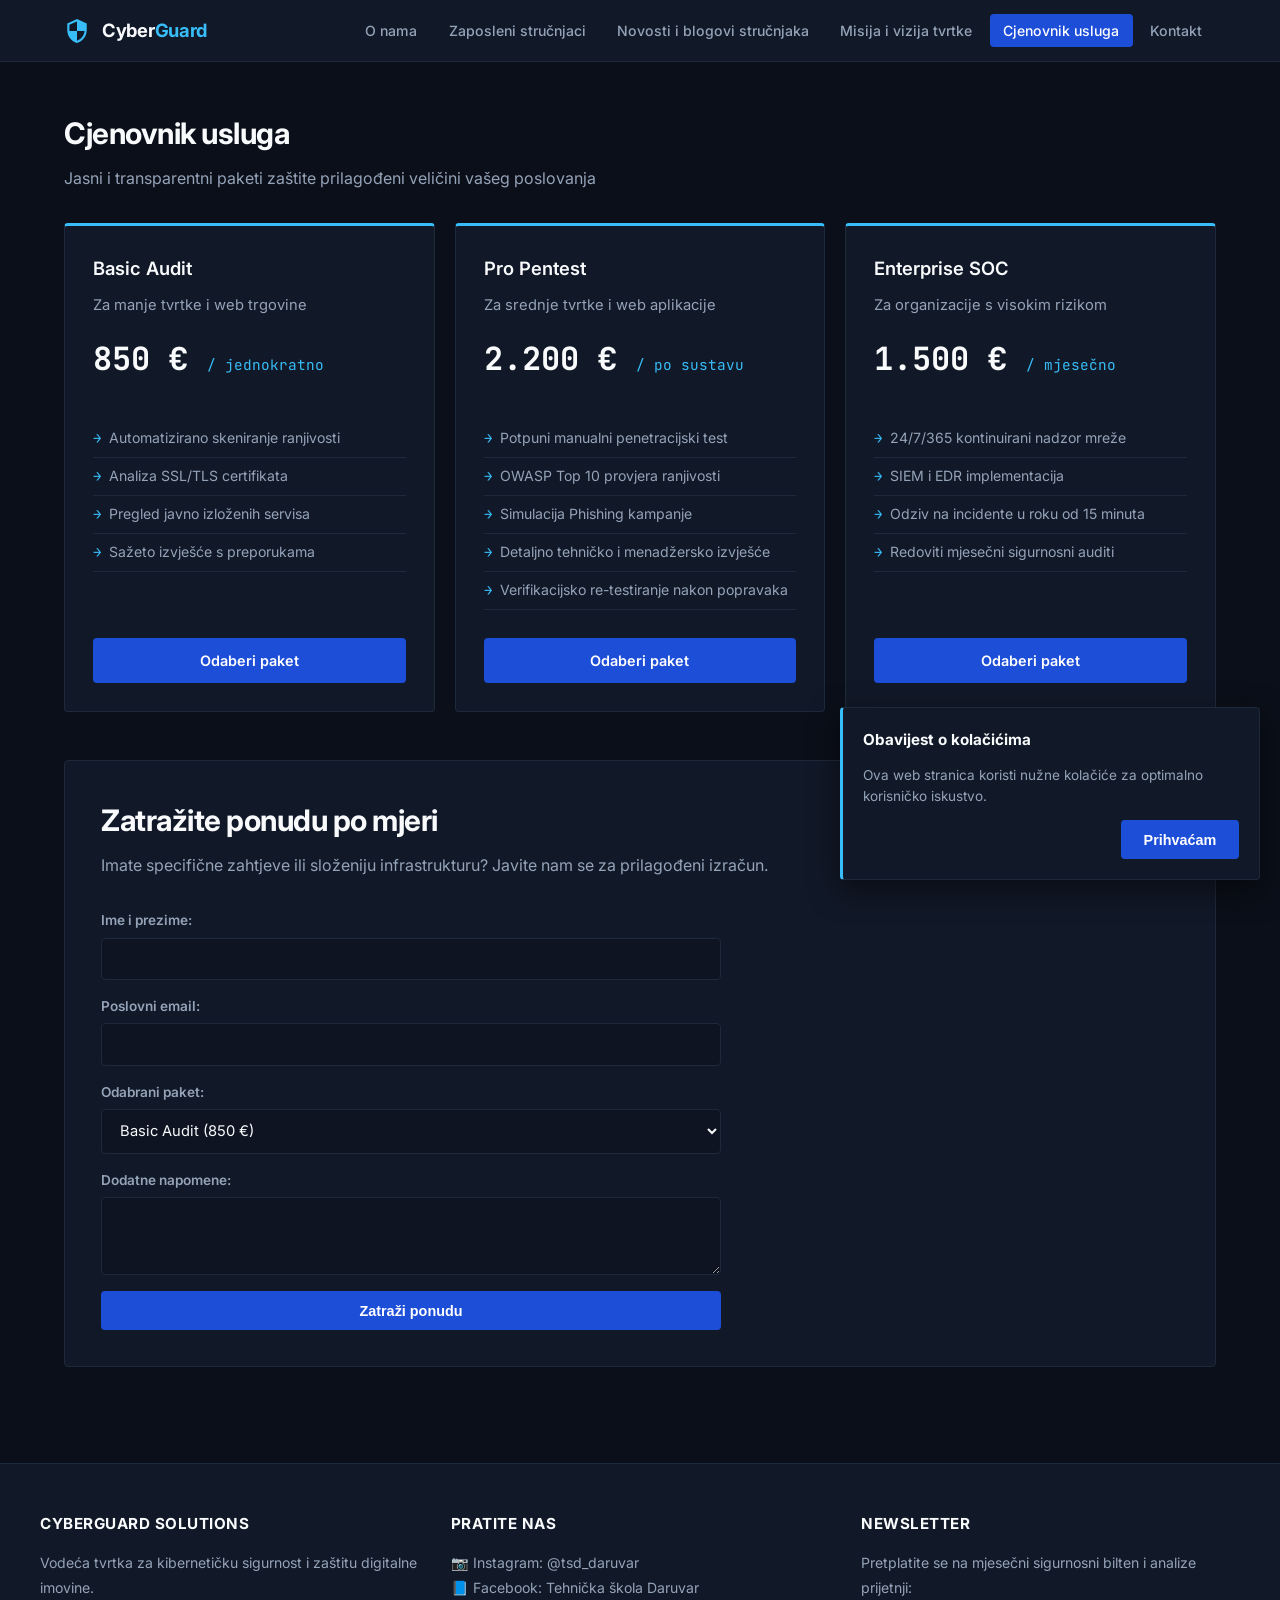
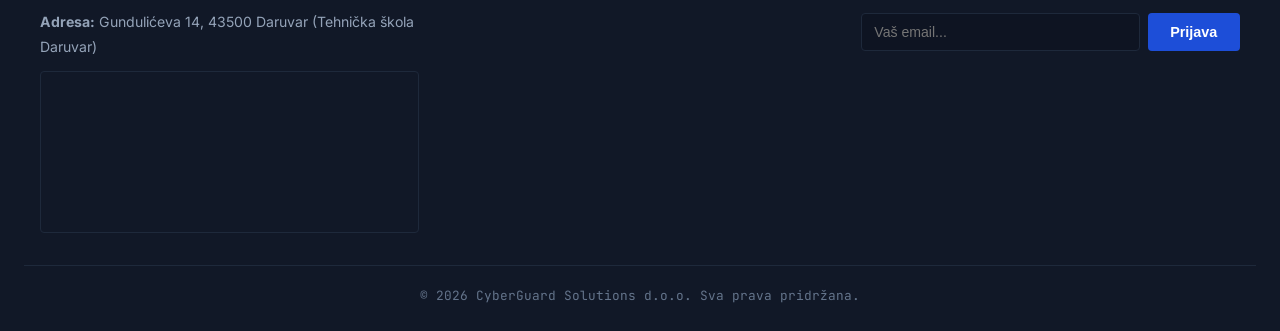
==== cjenik.html @ 1fa0514a "Dodan kostur front enda stranice." ====
<!DOCTYPE html>
<html lang="hr">
<head>
  <meta charset="UTF-8">
  <meta name="viewport" content="width=device-width, initial-scale=1.0">
  <title>Cjenovnik usluga | CyberGuard Solutions</title>
  <link rel="stylesheet" href="css/style.css">
</head>
<body>

  <header>
    <div class="header-container">
      <a href="index.html" class="logo-link">
        <svg viewBox="0 0 24 24"><path d="M12 1L3 5v6c0 5.55 3.84 10.74 9 12 5.16-1.26 9-6.45 9-12V5l-9-4zm0 10.99h7c-.53 4.12-3.28 7.79-7 8.94V12H5V6.3l7-3.11v8.8z"/></svg>
        <span>Cyber<span class="logo-highlight">Guard</span></span>
      </a>
      <nav>
        <ul>
          <li><a href="o-nama.html">O nama</a></li>
          <li><a href="strucnjaci.html">Zaposleni stručnjaci</a></li>
          <li><a href="novosti.html">Novosti i blogovi stručnjaka</a></li>
          <li><a href="misija-vizija.html">Misija i vizija tvrtke</a></li>
          <li><a href="cjenik.html" class="active">Cjenovnik usluga</a></li>
          <li><a href="kontakt.html">Kontakt</a></li>
        </ul>
      </nav>
    </div>
  </header>

  <main>
    <h1 class="section-title">Cjenovnik usluga</h1>
    <p class="section-subtitle">Jasni i transparentni paketi zaštite prilagođeni veličini vašeg poslovanja</p>

    <div class="grid-container">
      <!-- Paket 1 -->
      <div class="card price-card">
        <h3>Basic Audit</h3>
        <p>Za manje tvrtke i web trgovine</p>
        <div class="price-tag">850 € <small style="font-size: 0.9rem; font-weight: normal;">/ jednokratno</small></div>
        <ul>
          <li>Automatizirano skeniranje ranjivosti</li>
          <li>Analiza SSL/TLS certifikata</li>
          <li>Pregled javno izloženih servisa</li>
          <li>Sažeto izvješće s preporukama</li>
        </ul>
        <a href="kontakt.html" class="btn">Odaberi paket</a>
      </div>

      <!-- Paket 2 -->
      <div class="card price-card">
        <h3>Pro Pentest</h3>
        <p>Za srednje tvrtke i web aplikacije</p>
        <div class="price-tag">2.200 € <small style="font-size: 0.9rem; font-weight: normal;">/ po sustavu</small></div>
        <ul>
          <li>Potpuni manualni penetracijski test</li>
          <li>OWASP Top 10 provjera ranjivosti</li>
          <li>Simulacija Phishing kampanje</li>
          <li>Detaljno tehničko i menadžersko izvješće</li>
          <li>Verifikacijsko re-testiranje nakon popravaka</li>
        </ul>
        <a href="kontakt.html" class="btn">Odaberi paket</a>
      </div>

      <!-- Paket 3 -->
      <div class="card price-card">
        <h3>Enterprise SOC</h3>
        <p>Za organizacije s visokim rizikom</p>
        <div class="price-tag">1.500 € <small style="font-size: 0.9rem; font-weight: normal;">/ mjesečno</small></div>
        <ul>
          <li>24/7/365 kontinuirani nadzor mreže</li>
          <li>SIEM i EDR implementacija</li>
          <li>Odziv na incidente u roku od 15 minuta</li>
          <li>Redoviti mjesečni sigurnosni auditi</li>
        </ul>
        <a href="kontakt.html" class="btn">Odaberi paket</a>
      </div>
    </div>

    <!-- Kontakt forma prije podnožja -->
    <section class="form-section">
      <h2 class="section-title">Zatražite ponudu po mjeri</h2>
      <p class="section-subtitle">Imate specifične zahtjeve ili složeniju infrastrukturu? Javite nam se za prilagođeni izračun.</p>
      <form class="contact-form">
        <div class="form-group">
          <label for="name">Ime i prezime:</label>
          <input type="text" id="name" required>
        </div>
        <div class="form-group">
          <label for="email">Poslovni email:</label>
          <input type="email" id="email" required>
        </div>
        <div class="form-group">
          <label for="package">Odabrani paket:</label>
          <select id="package">
            <option value="basic">Basic Audit (850 €)</option>
            <option value="pro">Pro Pentest (2.200 €)</option>
            <option value="enterprise">Enterprise SOC (1.500 €/mj)</option>
            <option value="custom">Prilagođeni paket</option>
          </select>
        </div>
        <div class="form-group">
          <label for="message">Dodatne napomene:</label>
          <textarea id="message" rows="3"></textarea>
        </div>
        <button type="submit" class="btn">Zatraži ponudu</button>
      </form>
    </section>
  </main>

    <!-- Podnožje -->
  <footer>
    <div class="footer-container">
      <div class="footer-col">
        <h4>CyberGuard Solutions</h4>
        <p>Vodeća tvrtka za kibernetičku sigurnost i zaštitu digitalne imovine.</p>
        <p style="margin-top: 0.5rem;">
          <strong>Adresa:</strong> Gundulićeva 14, 43500 Daruvar (Tehnička škola Daruvar)
        </p>
        <div class="footer-map-container">
          <iframe src="https://www.google.com/maps/embed?pb=!1m18!1m12!1m3!1d2791.671725464257!2d17.21841251270514!3d45.597143570955886!2m3!1f0!2f0!3f0!3m2!1i1024!2i768!4f13.1!3m3!1m2!1s0x476798b3c16f69d3%3A0x9ad0d9698a09a02!2sTehni%C4%8Dka%20%C5%A1kola%20Daruvar!5e0!3m2!1shr!2shr!4v1789415130025!5m2!1shr!2shr" style="border:0;" allowfullscreen="" loading="lazy" referrerpolicy="strict-origin-when-cross-origin"></iframe>
        </div>
      </div>

      <div class="footer-col">
        <h4>Pratite nas</h4>
        <p>
          <a href="https://www.instagram.com/tsd_daruvar/" target="_blank" rel="noopener noreferrer">
            📷 Instagram: @tsd_daruvar
          </a>
        </p>
        <p>
          <a href="https://www.facebook.com/tsdaruvar/" target="_blank" rel="noopener noreferrer">
            📘 Facebook: Tehnička škola Daruvar
          </a>
        </p>
      </div>

      <div class="footer-col">
        <h4>Newsletter</h4>
        <p>Pretplatite se na mjesečni sigurnosni bilten i analize prijetnji:</p>
        <form class="newsletter-form">
          <input type="email" placeholder="Vaš email..." required>
          <button type="submit" class="btn">Prijava</button>
        </form>
      </div>
    </div>
    <div class="footer-bottom">
      <p>&copy; 2026 CyberGuard Solutions d.o.o. Sva prava pridržana.</p>
    </div>
  </footer>


  <aside id="cookie-banner" class="cookie-banner">
    <h4>Obavijest o kolačićima</h4>
    <p>Ova web stranica koristi nužne kolačiće za optimalno korisničko iskustvo.</p>
    <div class="cookie-actions">
      <button id="accept-cookies" class="btn">Prihvaćam</button>
    </div>
  </aside>

  <script src="js/script.js"></script>
</body>
</html>
---- css/style.css ----
@import url('https://fonts.googleapis.com/css2?family=Inter:wght@400;500;600;700&family=JetBrains+Mono:wght@400;500;700&display=swap');

:root {
  /* Stroga enterprise paleta: tamni ugljen, duboki škriljevac i precizna signalno plava */
  --bg-primary: #0b0f19;
  --bg-surface: #111827;
  --bg-surface-elevated: #1a2234;
  --bg-input: #0e1422;

  --accent-primary: #1d4ed8;       /* Duboka industrijska plava */
  --accent-highlight: #38bdf8;     /* Tehnička plava za detalje i linkove */
  --accent-border: #1e293b;

  --text-primary: #f8fafc;
  --text-secondary: #94a3b8;
  --text-muted: #64748b;

  --font-sans: 'Inter', -apple-system, BlinkMacSystemFont, 'Segoe UI', Roboto, sans-serif;
  --font-mono: 'JetBrains Mono', Consolas, monospace;
}

* {
  box-sizing: border-box;
  margin: 0;
  padding: 0;
}

body {
  font-family: var(--font-sans);
  background-color: var(--bg-primary);
  color: var(--text-primary);
  line-height: 1.6;
  display: flex;
  flex-direction: column;
  min-height: 100vh;
  -webkit-font-smoothing: antialiased;
}

/* 1. Header i navigacija - čist, čistokrvan enterprise layout */
header {
  background-color: var(--bg-surface);
  border-bottom: 1px solid var(--accent-border);
  position: sticky;
  top: 0;
  z-index: 100;
}

.header-container {
  max-width: 1200px;
  margin: 0 auto;
  display: flex;
  justify-content: space-between;
  align-items: center;
  padding: 1rem 1.5rem;
}

.logo-link {
  display: flex;
  align-items: center;
  gap: 0.75rem;
  text-decoration: none;
  color: var(--text-primary);
  font-weight: 700;
  font-size: 1.15rem;
  letter-spacing: -0.3px;
}

.logo-link svg {
  width: 26px;
  height: 26px;
  fill: var(--accent-highlight);
}

.logo-highlight {
  color: var(--accent-highlight);
}

nav ul {
  display: flex;
  list-style: none;
  gap: 0.25rem;
  flex-wrap: wrap;
}

nav a {
  text-decoration: none;
  color: var(--text-secondary);
  font-weight: 500;
  font-size: 0.88rem;
  padding: 0.5rem 0.85rem;
  border-radius: 4px;
  transition: color 0.15s ease, background-color 0.15s ease;
}

nav a:hover {
  color: var(--text-primary);
  background-color: var(--accent-border);
}

nav a.active {
  color: #ffffff;
  background-color: var(--accent-primary);
}

/* 2. Glavni raspored */
main {
  flex: 1;
  max-width: 1200px;
  width: 100%;
  margin: 0 auto;
  padding: 3rem 1.5rem;
}

.section-title {
  font-size: 1.85rem;
  font-weight: 700;
  color: var(--text-primary);
  margin-bottom: 0.5rem;
  letter-spacing: -0.5px;
}

.section-subtitle {
  color: var(--text-secondary);
  margin-bottom: 2rem;
  font-size: 1rem;
}

/* 3. Hero sekcija - fokusirana i ozbiljna, bez šarenih balona */
.hero {
  background-color: var(--bg-surface);
  border: 1px solid var(--accent-border);
  border-left: 4px solid var(--accent-highlight);
  border-radius: 4px;
  padding: 3.5rem 2.5rem;
  margin-bottom: 3.5rem;
}

.hero h1 {
  font-size: 2.3rem;
  font-weight: 700;
  line-height: 1.25;
  margin-bottom: 1rem;
  color: var(--text-primary);
  letter-spacing: -0.6px;
}

.hero p {
  font-size: 1.05rem;
  color: var(--text-secondary);
  max-width: 750px;
  margin-bottom: 1.75rem;
}

/* 4. Gumbi */
.btn {
  display: inline-flex;
  align-items: center;
  justify-content: center;
  background-color: var(--accent-primary);
  color: #ffffff;
  padding: 0.65rem 1.35rem;
  font-weight: 600;
  font-size: 0.9rem;
  border-radius: 4px;
  text-decoration: none;
  border: 1px solid transparent;
  cursor: pointer;
  transition: background-color 0.15s ease, border-color 0.15s ease;
}

.btn:hover {
  background-color: #1e40af;
  border-color: var(--accent-highlight);
}

/* 5. Kartice - ravni rubovi i precizni obrubi */
.grid-container {
  display: grid;
  grid-template-columns: repeat(auto-fit, minmax(320px, 1fr));
  gap: 1.25rem;
  margin-bottom: 3rem;
}

.card {
  background-color: var(--bg-surface);
  border: 1px solid var(--accent-border);
  border-radius: 4px;
  padding: 1.75rem;
  transition: border-color 0.2s ease, background-color 0.2s ease;
}

.card:hover {
  border-color: var(--text-muted);
  background-color: var(--bg-surface-elevated);
}

.card h3 {
  color: var(--text-primary);
  margin-bottom: 0.65rem;
  font-size: 1.15rem;
  font-weight: 600;
}

.card p {
  color: var(--text-secondary);
  font-size: 0.92rem;
  line-height: 1.55;
}

.card small {
  font-family: var(--font-mono);
  font-size: 0.8rem;
  color: var(--accent-highlight) !important;
}

/* 6. Forme */
.form-section {
  background-color: var(--bg-surface);
  border: 1px solid var(--accent-border);
  border-radius: 4px;
  padding: 2.25rem;
  margin-bottom: 3rem;
}

.contact-form {
  display: grid;
  gap: 1rem;
  max-width: 620px;
}

.form-group {
  display: flex;
  flex-direction: column;
  gap: 0.35rem;
}

.form-group label {
  font-size: 0.85rem;
  font-weight: 600;
  color: var(--text-secondary);
}

.form-group input,
.form-group textarea,
.form-group select {
  background-color: var(--bg-input);
  border: 1px solid var(--accent-border);
  border-radius: 4px;
  padding: 0.7rem 0.9rem;
  color: var(--text-primary);
  font-family: inherit;
  font-size: 0.92rem;
  transition: border-color 0.15s ease;
}

.form-group input:focus,
.form-group textarea:focus,
.form-group select:focus {
  outline: none;
  border-color: var(--accent-highlight);
}

/* 7. Cjenik kartice */
.price-card {
  border-top: 3px solid var(--accent-highlight);
  display: flex;
  flex-direction: column;
}

.price-tag {
  font-size: 2rem;
  font-weight: 700;
  color: var(--text-primary);
  margin: 1rem 0;
  font-family: var(--font-mono);
}

.price-card ul {
  list-style: none;
  margin: 1.25rem 0 1.75rem;
  text-align: left;
  flex: 1;
}

.price-card li {
  padding: 0.45rem 0;
  border-bottom: 1px solid var(--accent-border);
  color: var(--text-secondary);
  font-size: 0.88rem;
  display: flex;
  align-items: center;
  gap: 0.5rem;
}

.price-card li::before {
  content: "→";
  color: var(--accent-highlight);
  font-family: var(--font-mono);
}

/* 8. Karta */
.map-container,
.footer-map-container {
  border: 1px solid var(--accent-border);
  border-radius: 4px;
  overflow: hidden;
  margin-top: 0.75rem;
}

.map-container iframe {
  width: 100% !important;
  height: 360px !important;
  display: block;
}

.footer-map-container iframe {
  width: 100% !important;
  height: 160px !important;
  display: block;
}

/* 9. Podnožje */
footer {
  background-color: var(--bg-surface);
  border-top: 1px solid var(--accent-border);
  padding: 3rem 1.5rem 1.5rem;
  margin-top: auto;
}

.footer-container {
  max-width: 1200px;
  margin: 0 auto;
  display: grid;
  grid-template-columns: repeat(auto-fit, minmax(260px, 1fr));
  gap: 2rem;
  margin-bottom: 2rem;
}

.footer-col h4 {
  color: var(--text-primary);
  margin-bottom: 0.85rem;
  font-size: 0.95rem;
  font-weight: 700;
  text-transform: uppercase;
  letter-spacing: 0.5px;
}

.footer-col p,
.footer-col a {
  color: var(--text-secondary);
  font-size: 0.88rem;
  text-decoration: none;
  line-height: 1.8;
}

.footer-col a:hover {
  color: var(--accent-highlight);
  text-decoration: underline;
}

.newsletter-form {
  display: flex;
  gap: 0.5rem;
  margin-top: 0.75rem;
}

.newsletter-form input {
  background-color: var(--bg-input);
  border: 1px solid var(--accent-border);
  border-radius: 4px;
  padding: 0.6rem 0.75rem;
  color: var(--text-primary);
  flex: 1;
  font-size: 0.88rem;
}

.newsletter-form input:focus {
  outline: none;
  border-color: var(--accent-highlight);
}

.footer-bottom {
  border-top: 1px solid var(--accent-border);
  padding-top: 1.25rem;
  text-align: center;
  font-size: 0.8rem;
  color: var(--text-muted);
  font-family: var(--font-mono);
}

/* 10. Kolačići */
.cookie-banner {
  position: fixed;
  bottom: 1.25rem;
  right: 1.25rem;
  max-width: 420px;
  background-color: var(--bg-surface);
  border: 1px solid var(--accent-border);
  border-left: 3px solid var(--accent-highlight);
  padding: 1.25rem;
  border-radius: 4px;
  box-shadow: 0 10px 30px rgba(0, 0, 0, 0.5);
  z-index: 1000;
  display: flex;
  flex-direction: column;
  gap: 0.75rem;
}

.cookie-banner h4 {
  font-size: 0.95rem;
  color: var(--text-primary);
}

.cookie-banner p {
  font-size: 0.85rem;
  color: var(--text-secondary);
}

.cookie-actions {
  display: flex;
  justify-content: flex-end;
}

.hidden {
  display: none !important;
}

/* Responzivnost */
@media (max-width: 768px) {
  .header-container {
    flex-direction: column;
    align-items: flex-start;
    gap: 1rem;
  }
  .hero {
    padding: 2rem 1.25rem;
  }
  .hero h1 {
    font-size: 1.75rem;
  }
}
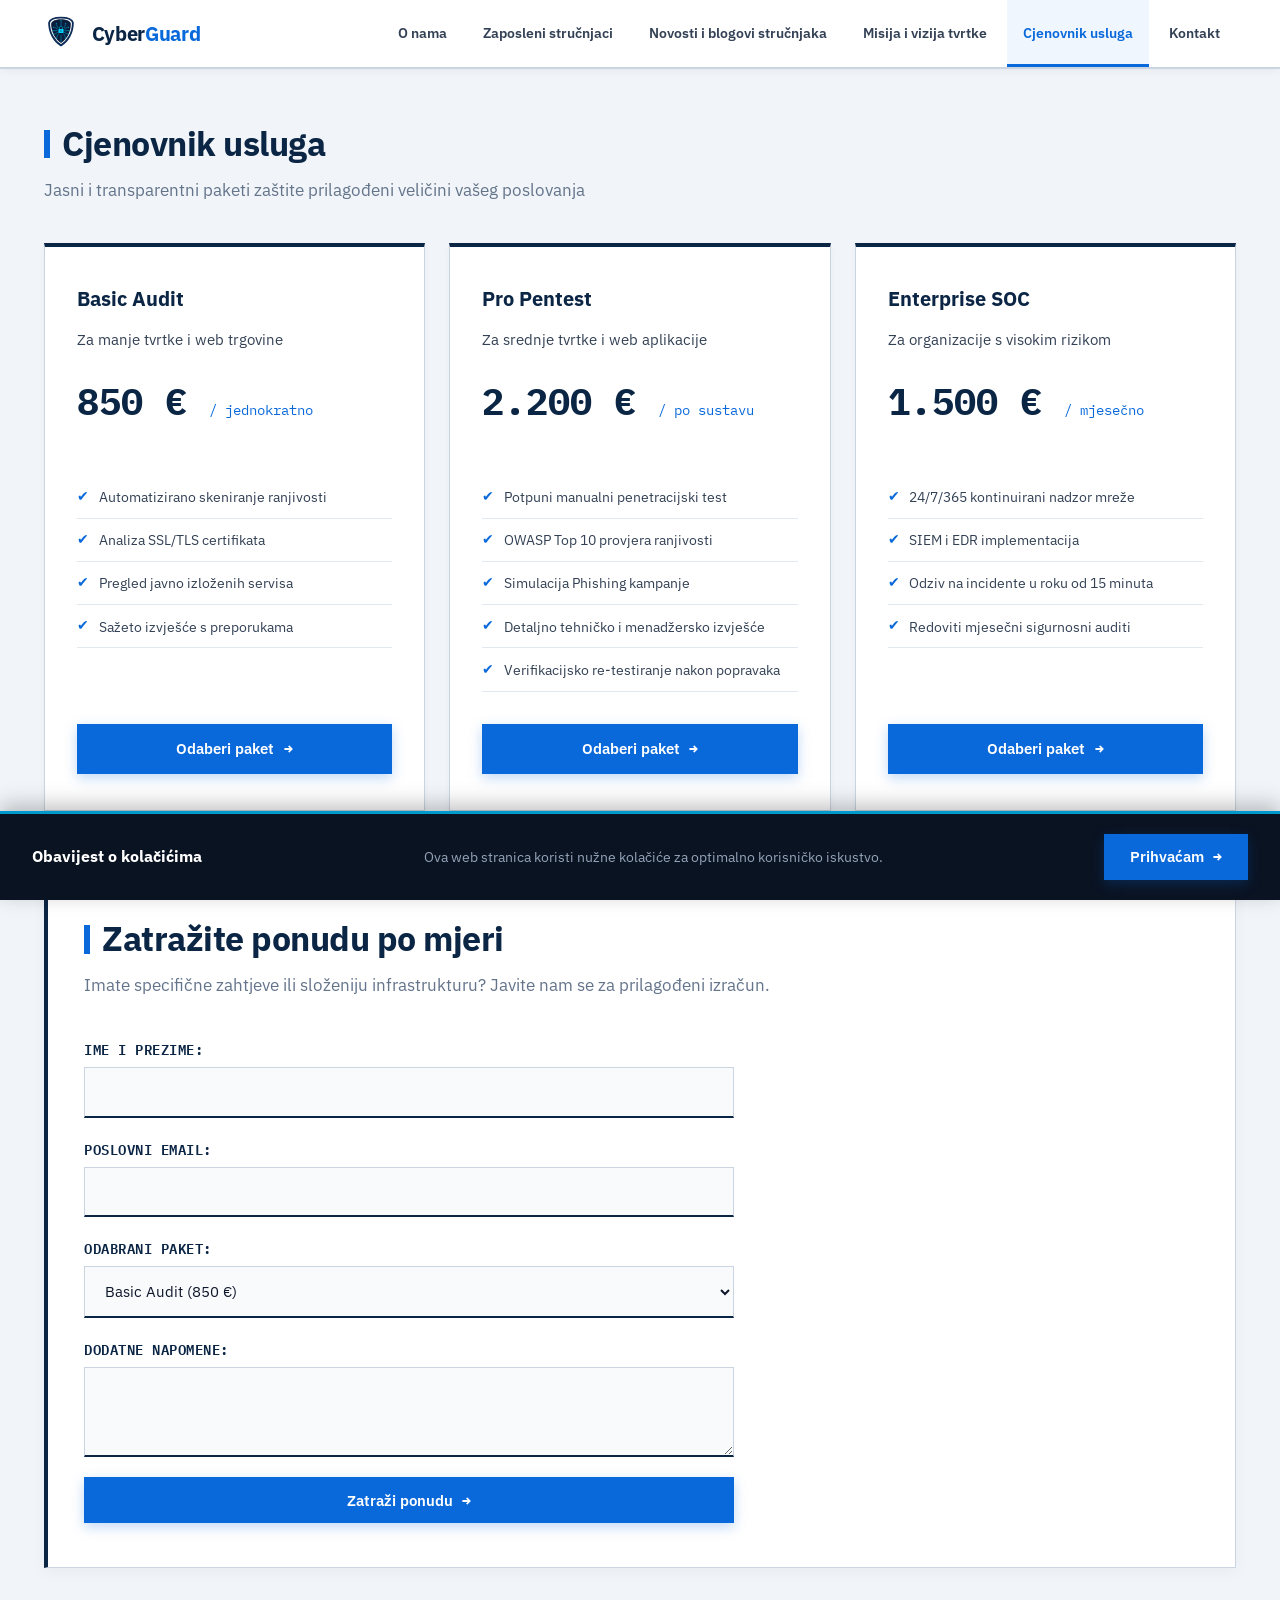
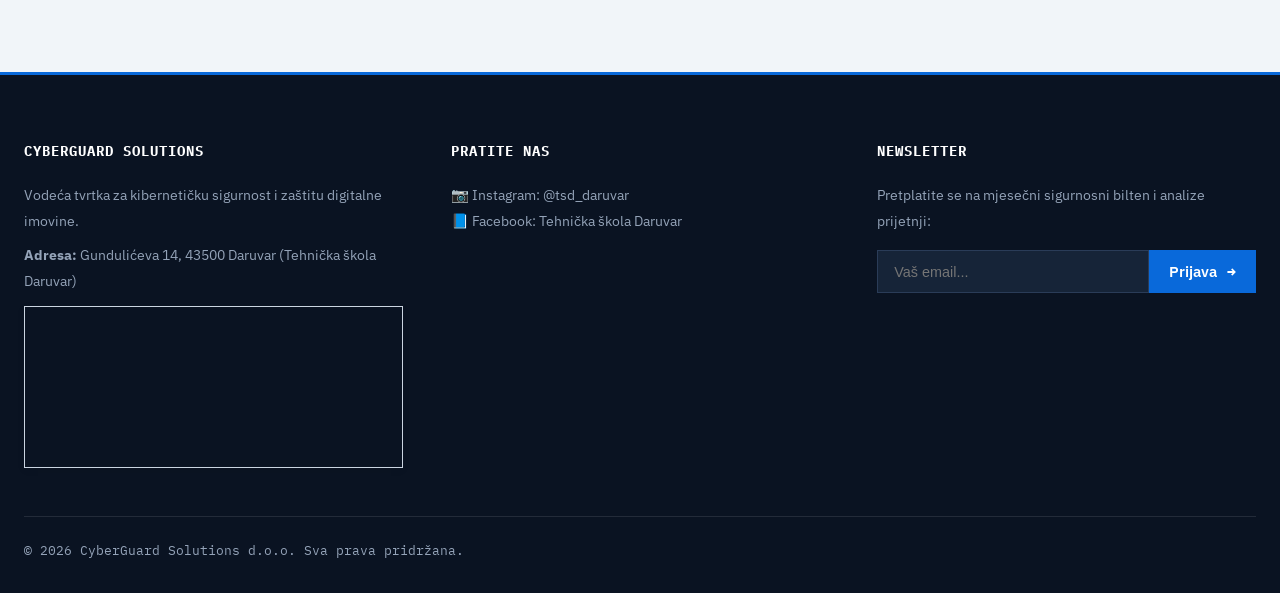
==== commit bb092f40: "proradio formspree" ====
--- a/cjenik.html
+++ b/cjenik.html
@@ -4,6 +4,7 @@
   <meta charset="UTF-8">
   <meta name="viewport" content="width=device-width, initial-scale=1.0">
   <title>Cjenovnik usluga | CyberGuard Solutions</title>
+  <link rel="icon" type="image/svg+xml" href="img/cyberguard-logo.svg">
   <link rel="stylesheet" href="css/style.css">
 </head>
 <body>
@@ -11,7 +12,7 @@
   <header>
     <div class="header-container">
       <a href="index.html" class="logo-link">
-        <svg viewBox="0 0 24 24"><path d="M12 1L3 5v6c0 5.55 3.84 10.74 9 12 5.16-1.26 9-6.45 9-12V5l-9-4zm0 10.99h7c-.53 4.12-3.28 7.79-7 8.94V12H5V6.3l7-3.11v8.8z"/></svg>
+        <img src="img/cyberguard-logo.svg" alt="CyberGuard Logo" class="site-logo">
         <span>Cyber<span class="logo-highlight">Guard</span></span>
       </a>
       <nav>
@@ -138,7 +139,7 @@
       <div class="footer-col">
         <h4>Newsletter</h4>
         <p>Pretplatite se na mjesečni sigurnosni bilten i analize prijetnji:</p>
-        <form class="newsletter-form">
+        <form class="newsletter-form" action="https://formspree.io/f/mnpqeynq" method="post">
           <input type="email" placeholder="Vaš email..." required>
           <button type="submit" class="btn">Prijava</button>
         </form>
--- a/css/style.css
+++ b/css/style.css
@@ -1,22 +1,31 @@
-@import url('https://fonts.googleapis.com/css2?family=Inter:wght@400;500;600;700&family=JetBrains+Mono:wght@400;500;700&display=swap');
+@import url('https://fonts.googleapis.com/css2?family=IBM+Plex+Mono:wght@400;500;600&family=IBM+Plex+Sans:wght@400;500;600;700&display=swap');
 
 :root {
-  /* Stroga enterprise paleta: tamni ugljen, duboki škriljevac i precizna signalno plava */
-  --bg-primary: #0b0f19;
-  --bg-surface: #111827;
-  --bg-surface-elevated: #1a2234;
-  --bg-input: #0e1422;
-
-  --accent-primary: #1d4ed8;       /* Duboka industrijska plava */
-  --accent-highlight: #38bdf8;     /* Tehnička plava za detalje i linkove */
-  --accent-border: #1e293b;
-
-  --text-primary: #f8fafc;
-  --text-secondary: #94a3b8;
+  /* Meka hladna paleta (umjesto blještave bijele) */
+  --bg-page: #f1f5f9;              /* Ugodna tehnička slate podloga */
+  --bg-surface: #ffffff;           /* Čisti paneli za sadržaj */
+  --bg-surface-subtle: #e2e8f0;    /* Sekundarni elementi i polja */
+  --bg-dark: #0a1322;              /* Duboka tamnoplava za podnožje */
+
+  /* Brend boje usklađene s novim logotipom */
+  --brand-navy: #0b2545;
+  --brand-blue: #0969da;
+  --brand-cyan: #0099cc;
+  --brand-hover: #0550ae;
+
+  /* Tipografija i tekst */
+  --text-main: #0f172a;
+  --text-body: #334155;
   --text-muted: #64748b;
-
-  --font-sans: 'Inter', -apple-system, BlinkMacSystemFont, 'Segoe UI', Roboto, sans-serif;
-  --font-mono: 'JetBrains Mono', Consolas, monospace;
+  --text-light: #ffffff;
+  --text-light-muted: #94a3b8;
+
+  /* Obrubi */
+  --border-color: #cbd5e1;
+  --border-subtle: #e2e8f0;
+
+  --font-sans: 'IBM Plex Sans', -apple-system, BlinkMacSystemFont, sans-serif;
+  --font-mono: 'IBM Plex Mono', Consolas, monospace;
 }
 
 * {
@@ -27,8 +36,8 @@
 
 body {
   font-family: var(--font-sans);
-  background-color: var(--bg-primary);
-  color: var(--text-primary);
+  background-color: var(--bg-page);
+  color: var(--text-main);
   line-height: 1.6;
   display: flex;
   flex-direction: column;
@@ -36,119 +45,156 @@
   -webkit-font-smoothing: antialiased;
 }
 
-/* 1. Header i navigacija - čist, čistokrvan enterprise layout */
+/* 1. Header i navigacija */
 header {
   background-color: var(--bg-surface);
-  border-bottom: 1px solid var(--accent-border);
+  border-bottom: 2px solid var(--border-color);
   position: sticky;
   top: 0;
   z-index: 100;
+  box-shadow: 0 2px 8px rgba(15, 23, 42, 0.05);
 }
 
 .header-container {
-  max-width: 1200px;
+  max-width: 1240px;
   margin: 0 auto;
   display: flex;
   justify-content: space-between;
   align-items: center;
-  padding: 1rem 1.5rem;
+  padding: 0 1.5rem;
+  height: 4.2rem;
 }
 
 .logo-link {
   display: flex;
   align-items: center;
-  gap: 0.75rem;
+  gap: 0.85rem;
   text-decoration: none;
-  color: var(--text-primary);
-  font-weight: 700;
-  font-size: 1.15rem;
+  color: var(--brand-navy);
+  font-weight: 700;
+  font-size: 1.25rem;
   letter-spacing: -0.3px;
 }
 
+.site-logo {
+  width: 34px;
+  height: 38px;
+  display: block;
+  object-fit: contain;
+}
+
 .logo-link svg {
-  width: 26px;
-  height: 26px;
-  fill: var(--accent-highlight);
+  width: 28px;
+  height: 28px;
+  fill: var(--brand-blue);
 }
 
 .logo-highlight {
-  color: var(--accent-highlight);
+  color: var(--brand-blue);
 }
 
 nav ul {
   display: flex;
   list-style: none;
+  height: 4.2rem;
   gap: 0.25rem;
-  flex-wrap: wrap;
 }
 
 nav a {
+  display: inline-flex;
+  align-items: center;
+  height: 100%;
   text-decoration: none;
-  color: var(--text-secondary);
-  font-weight: 500;
-  font-size: 0.88rem;
-  padding: 0.5rem 0.85rem;
-  border-radius: 4px;
-  transition: color 0.15s ease, background-color 0.15s ease;
+  color: var(--text-body);
+  font-weight: 600;
+  font-size: 0.9rem;
+  padding: 0 1rem;
+  border-bottom: 3px solid transparent;
+  transition: all 0.2s ease;
 }
 
 nav a:hover {
-  color: var(--text-primary);
-  background-color: var(--accent-border);
+  color: var(--brand-blue);
+  background-color: rgba(9, 105, 218, 0.05);
 }
 
 nav a.active {
-  color: #ffffff;
-  background-color: var(--accent-primary);
+  color: var(--brand-blue);
+  border-bottom-color: var(--brand-blue);
+  background-color: rgba(9, 105, 218, 0.06);
 }
 
 /* 2. Glavni raspored */
 main {
   flex: 1;
-  max-width: 1200px;
+  max-width: 1240px;
   width: 100%;
   margin: 0 auto;
   padding: 3rem 1.5rem;
 }
 
 .section-title {
-  font-size: 1.85rem;
-  font-weight: 700;
-  color: var(--text-primary);
-  margin-bottom: 0.5rem;
+  font-size: 2.1rem;
+  font-weight: 700;
+  color: var(--brand-navy);
   letter-spacing: -0.5px;
+  display: flex;
+  align-items: center;
+  gap: 0.75rem;
+}
+
+.section-title::before {
+  content: "";
+  display: inline-block;
+  width: 6px;
+  height: 1.8rem;
+  background-color: var(--brand-blue);
 }
 
 .section-subtitle {
-  color: var(--text-secondary);
+  color: var(--text-muted);
+  font-size: 1.05rem;
+  margin-top: 0.35rem;
+  margin-bottom: 2.5rem;
+}
+
+/* 3. Hero sekcija - dinamična s mekom plavkastom pozadinom */
+.hero {
+  background: linear-gradient(135deg, #0b2545 0%, #103460 100%);
+  color: #ffffff;
+  padding: 4rem 3rem;
+  margin-bottom: 3.5rem;
+  border-left: 6px solid var(--brand-cyan);
+  box-shadow: 0 10px 25px rgba(11, 37, 69, 0.15);
+  position: relative;
+}
+
+.hero::before {
+  content: "CYBER SECURITY DIVISION";
+  display: block;
+  font-family: var(--font-mono);
+  font-size: 0.8rem;
+  letter-spacing: 2px;
+  color: var(--brand-cyan);
+  margin-bottom: 1rem;
+  font-weight: 600;
+}
+
+.hero h1 {
+  font-size: 2.7rem;
+  font-weight: 700;
+  line-height: 1.2;
+  margin-bottom: 1.25rem;
+  letter-spacing: -0.8px;
+  color: #ffffff;
+}
+
+.hero p {
+  font-size: 1.15rem;
+  line-height: 1.6;
+  color: #cbd5e1;
+  max-width: 780px;
   margin-bottom: 2rem;
-  font-size: 1rem;
-}
-
-/* 3. Hero sekcija - fokusirana i ozbiljna, bez šarenih balona */
-.hero {
-  background-color: var(--bg-surface);
-  border: 1px solid var(--accent-border);
-  border-left: 4px solid var(--accent-highlight);
-  border-radius: 4px;
-  padding: 3.5rem 2.5rem;
-  margin-bottom: 3.5rem;
-}
-
-.hero h1 {
-  font-size: 2.3rem;
-  font-weight: 700;
-  line-height: 1.25;
-  margin-bottom: 1rem;
-  color: var(--text-primary);
-  letter-spacing: -0.6px;
-}
-
-.hero p {
-  font-size: 1.05rem;
-  color: var(--text-secondary);
-  max-width: 750px;
-  margin-bottom: 1.75rem;
 }
 
 /* 4. Gumbi */
@@ -156,160 +202,182 @@
   display: inline-flex;
   align-items: center;
   justify-content: center;
-  background-color: var(--accent-primary);
-  color: #ffffff;
-  padding: 0.65rem 1.35rem;
+  gap: 0.6rem;
+  background-color: var(--brand-blue);
+  color: #ffffff;
+  padding: 0.85rem 1.6rem;
+  font-family: var(--font-sans);
   font-weight: 600;
-  font-size: 0.9rem;
-  border-radius: 4px;
+  font-size: 0.92rem;
+  border: none;
   text-decoration: none;
-  border: 1px solid transparent;
   cursor: pointer;
-  transition: background-color 0.15s ease, border-color 0.15s ease;
+  box-shadow: 0 4px 12px rgba(9, 105, 218, 0.25);
+  transition: all 0.2s ease;
+}
+
+.btn::after {
+  content: "→";
+  font-family: var(--font-mono);
+  font-weight: bold;
 }
 
 .btn:hover {
-  background-color: #1e40af;
-  border-color: var(--accent-highlight);
-}
-
-/* 5. Kartice - ravni rubovi i precizni obrubi */
+  background-color: var(--brand-hover);
+  box-shadow: 0 6px 16px rgba(9, 105, 218, 0.35);
+  transform: translateY(-1px);
+}
+
+/* 5. Kartice - čisti bijeli paneli na slate pozadini s plavim vrhom */
 .grid-container {
   display: grid;
   grid-template-columns: repeat(auto-fit, minmax(320px, 1fr));
-  gap: 1.25rem;
-  margin-bottom: 3rem;
+  gap: 1.5rem;
+  margin-bottom: 3.5rem;
 }
 
 .card {
   background-color: var(--bg-surface);
-  border: 1px solid var(--accent-border);
-  border-radius: 4px;
-  padding: 1.75rem;
-  transition: border-color 0.2s ease, background-color 0.2s ease;
+  border: 1px solid var(--border-color);
+  border-top: 3px solid var(--brand-blue);
+  padding: 2.25rem 2rem;
+  box-shadow: 0 2px 6px rgba(15, 23, 42, 0.04);
+  transition: transform 0.2s ease, box-shadow 0.2s ease, border-top-color 0.2s ease;
+  display: flex;
+  flex-direction: column;
 }
 
 .card:hover {
-  border-color: var(--text-muted);
-  background-color: var(--bg-surface-elevated);
+  transform: translateY(-3px);
+  border-top-color: var(--brand-cyan);
+  box-shadow: 0 10px 20px rgba(15, 23, 42, 0.08);
 }
 
 .card h3 {
-  color: var(--text-primary);
-  margin-bottom: 0.65rem;
-  font-size: 1.15rem;
+  font-size: 1.25rem;
+  font-weight: 700;
+  color: var(--brand-navy);
+  margin-bottom: 0.75rem;
+}
+
+.card p {
+  color: var(--text-body);
+  font-size: 0.95rem;
+  line-height: 1.65;
+}
+
+.card small {
+  font-family: var(--font-mono);
+  font-size: 0.78rem;
+  color: var(--brand-blue) !important;
   font-weight: 600;
-}
-
-.card p {
-  color: var(--text-secondary);
-  font-size: 0.92rem;
-  line-height: 1.55;
-}
-
-.card small {
-  font-family: var(--font-mono);
-  font-size: 0.8rem;
-  color: var(--accent-highlight) !important;
 }
 
 /* 6. Forme */
 .form-section {
   background-color: var(--bg-surface);
-  border: 1px solid var(--accent-border);
-  border-radius: 4px;
-  padding: 2.25rem;
-  margin-bottom: 3rem;
+  border: 1px solid var(--border-color);
+  border-left: 4px solid var(--brand-navy);
+  padding: 2.75rem 2.25rem;
+  margin-bottom: 3.5rem;
+  box-shadow: 0 4px 14px rgba(15, 23, 42, 0.04);
 }
 
 .contact-form {
   display: grid;
-  gap: 1rem;
-  max-width: 620px;
+  gap: 1.25rem;
+  max-width: 650px;
 }
 
 .form-group {
   display: flex;
   flex-direction: column;
-  gap: 0.35rem;
+  gap: 0.45rem;
 }
 
 .form-group label {
   font-size: 0.85rem;
   font-weight: 600;
-  color: var(--text-secondary);
+  color: var(--brand-navy);
+  text-transform: uppercase;
+  letter-spacing: 0.5px;
+  font-family: var(--font-mono);
 }
 
 .form-group input,
 .form-group textarea,
 .form-group select {
-  background-color: var(--bg-input);
-  border: 1px solid var(--accent-border);
-  border-radius: 4px;
-  padding: 0.7rem 0.9rem;
-  color: var(--text-primary);
-  font-family: inherit;
-  font-size: 0.92rem;
-  transition: border-color 0.15s ease;
+  background-color: #f8fafc;
+  border: 1px solid var(--border-color);
+  border-bottom: 2px solid var(--brand-navy);
+  padding: 0.85rem 1rem;
+  color: var(--text-main);
+  font-family: var(--font-sans);
+  font-size: 0.95rem;
+  transition: all 0.2s ease;
 }
 
 .form-group input:focus,
 .form-group textarea:focus,
 .form-group select:focus {
   outline: none;
-  border-color: var(--accent-highlight);
+  background-color: #ffffff;
+  border-color: var(--brand-blue);
+  border-bottom-color: var(--brand-blue);
+  box-shadow: 0 0 0 3px rgba(9, 105, 218, 0.12);
 }
 
 /* 7. Cjenik kartice */
 .price-card {
-  border-top: 3px solid var(--accent-highlight);
-  display: flex;
-  flex-direction: column;
+  border-top: 4px solid var(--brand-navy);
+}
+
+.price-card:hover {
+  border-top-color: var(--brand-blue);
 }
 
 .price-tag {
-  font-size: 2rem;
-  font-weight: 700;
-  color: var(--text-primary);
-  margin: 1rem 0;
+  font-size: 2.3rem;
+  font-weight: 700;
+  color: var(--brand-navy);
+  margin: 1.25rem 0;
   font-family: var(--font-mono);
 }
 
 .price-card ul {
   list-style: none;
-  margin: 1.25rem 0 1.75rem;
-  text-align: left;
+  margin: 1.5rem 0 2rem;
   flex: 1;
 }
 
 .price-card li {
-  padding: 0.45rem 0;
-  border-bottom: 1px solid var(--accent-border);
-  color: var(--text-secondary);
-  font-size: 0.88rem;
-  display: flex;
-  align-items: center;
-  gap: 0.5rem;
+  padding: 0.6rem 0;
+  border-bottom: 1px solid var(--border-subtle);
+  color: var(--text-body);
+  font-size: 0.9rem;
+  display: flex;
+  align-items: center;
+  gap: 0.6rem;
 }
 
 .price-card li::before {
-  content: "→";
-  color: var(--accent-highlight);
-  font-family: var(--font-mono);
+  content: "✔";
+  color: var(--brand-blue);
+  font-size: 0.85rem;
 }
 
 /* 8. Karta */
 .map-container,
 .footer-map-container {
-  border: 1px solid var(--accent-border);
-  border-radius: 4px;
+  border: 1px solid var(--border-color);
   overflow: hidden;
   margin-top: 0.75rem;
+  box-shadow: 0 2px 8px rgba(0, 0, 0, 0.06);
 }
 
 .map-container iframe {
   width: 100% !important;
-  height: 360px !important;
+  height: 380px !important;
   display: block;
 }
 
@@ -319,123 +387,148 @@
   display: block;
 }
 
-/* 9. Podnožje */
+/* 9. Podnožje - tamnoplavo, autoritativno */
 footer {
-  background-color: var(--bg-surface);
-  border-top: 1px solid var(--accent-border);
-  padding: 3rem 1.5rem 1.5rem;
+  background-color: var(--bg-dark);
+  color: var(--text-light);
+  padding: 4rem 1.5rem 2rem;
   margin-top: auto;
+  border-top: 3px solid var(--brand-blue);
 }
 
 .footer-container {
-  max-width: 1200px;
+  max-width: 1240px;
   margin: 0 auto;
   display: grid;
   grid-template-columns: repeat(auto-fit, minmax(260px, 1fr));
-  gap: 2rem;
-  margin-bottom: 2rem;
+  gap: 3rem;
+  margin-bottom: 3rem;
 }
 
 .footer-col h4 {
-  color: var(--text-primary);
-  margin-bottom: 0.85rem;
-  font-size: 0.95rem;
+  color: #ffffff;
+  font-size: 0.9rem;
   font-weight: 700;
   text-transform: uppercase;
-  letter-spacing: 0.5px;
+  letter-spacing: 1px;
+  font-family: var(--font-mono);
+  margin-bottom: 1.25rem;
 }
 
 .footer-col p,
 .footer-col a {
-  color: var(--text-secondary);
-  font-size: 0.88rem;
+  color: var(--text-light-muted);
+  font-size: 0.9rem;
   text-decoration: none;
   line-height: 1.8;
+  transition: color 0.15s ease;
 }
 
 .footer-col a:hover {
-  color: var(--accent-highlight);
+  color: var(--brand-cyan);
   text-decoration: underline;
 }
 
 .newsletter-form {
   display: flex;
-  gap: 0.5rem;
-  margin-top: 0.75rem;
+  gap: 0;
+  margin-top: 1rem;
 }
 
 .newsletter-form input {
-  background-color: var(--bg-input);
-  border: 1px solid var(--accent-border);
-  border-radius: 4px;
-  padding: 0.6rem 0.75rem;
-  color: var(--text-primary);
+  background-color: #162438;
+  border: 1px solid #2a3c58;
+  padding: 0.75rem 1rem;
+  color: #ffffff;
   flex: 1;
-  font-size: 0.88rem;
+  font-size: 0.9rem;
 }
 
 .newsletter-form input:focus {
   outline: none;
-  border-color: var(--accent-highlight);
+  border-color: var(--brand-cyan);
+}
+
+.newsletter-form .btn {
+  padding: 0.75rem 1.25rem;
+  box-shadow: none;
 }
 
 .footer-bottom {
-  border-top: 1px solid var(--accent-border);
-  padding-top: 1.25rem;
-  text-align: center;
+  border-top: 1px solid rgba(255, 255, 255, 0.1);
+  padding-top: 1.5rem;
+  text-align: left;
+  max-width: 1240px;
+  margin: 0 auto;
   font-size: 0.8rem;
-  color: var(--text-muted);
-  font-family: var(--font-mono);
-}
-
-/* 10. Kolačići */
+  color: var(--text-light-muted);
+  font-family: var(--font-mono);
+}
+
+/* 10. Obavijest o kolačićima */
 .cookie-banner {
   position: fixed;
-  bottom: 1.25rem;
-  right: 1.25rem;
-  max-width: 420px;
-  background-color: var(--bg-surface);
-  border: 1px solid var(--accent-border);
-  border-left: 3px solid var(--accent-highlight);
-  padding: 1.25rem;
-  border-radius: 4px;
-  box-shadow: 0 10px 30px rgba(0, 0, 0, 0.5);
+  bottom: 0;
+  left: 0;
+  right: 0;
+  max-width: 100%;
+  background-color: var(--bg-dark);
+  color: #ffffff;
+  border-top: 3px solid var(--brand-cyan);
+  padding: 1.25rem 2rem;
   z-index: 1000;
   display: flex;
-  flex-direction: column;
-  gap: 0.75rem;
+  justify-content: space-between;
+  align-items: center;
+  gap: 1.5rem;
+  box-shadow: 0 -6px 20px rgba(0, 0, 0, 0.25);
 }
 
 .cookie-banner h4 {
-  font-size: 0.95rem;
-  color: var(--text-primary);
+  font-size: 1rem;
+  font-weight: 700;
+  color: #ffffff;
 }
 
 .cookie-banner p {
-  font-size: 0.85rem;
-  color: var(--text-secondary);
+  font-size: 0.9rem;
+  color: var(--text-light-muted);
 }
 
 .cookie-actions {
   display: flex;
-  justify-content: flex-end;
+  gap: 0.5rem;
 }
 
 .hidden {
   display: none !important;
 }
 
-/* Responzivnost */
+/* 11. Responzivnost */
 @media (max-width: 768px) {
   .header-container {
     flex-direction: column;
+    height: auto;
+    padding: 1rem;
     align-items: flex-start;
-    gap: 1rem;
+  }
+  nav ul {
+    height: auto;
+    flex-wrap: wrap;
+    margin-top: 0.75rem;
+  }
+  nav a {
+    padding: 0.5rem 0.75rem;
+    height: auto;
   }
   .hero {
-    padding: 2rem 1.25rem;
+    padding: 2.5rem 1.5rem;
   }
   .hero h1 {
-    font-size: 1.75rem;
+    font-size: 2rem;
   }
-}
+  .cookie-banner {
+    flex-direction: column;
+    align-items: flex-start;
+  }
+}
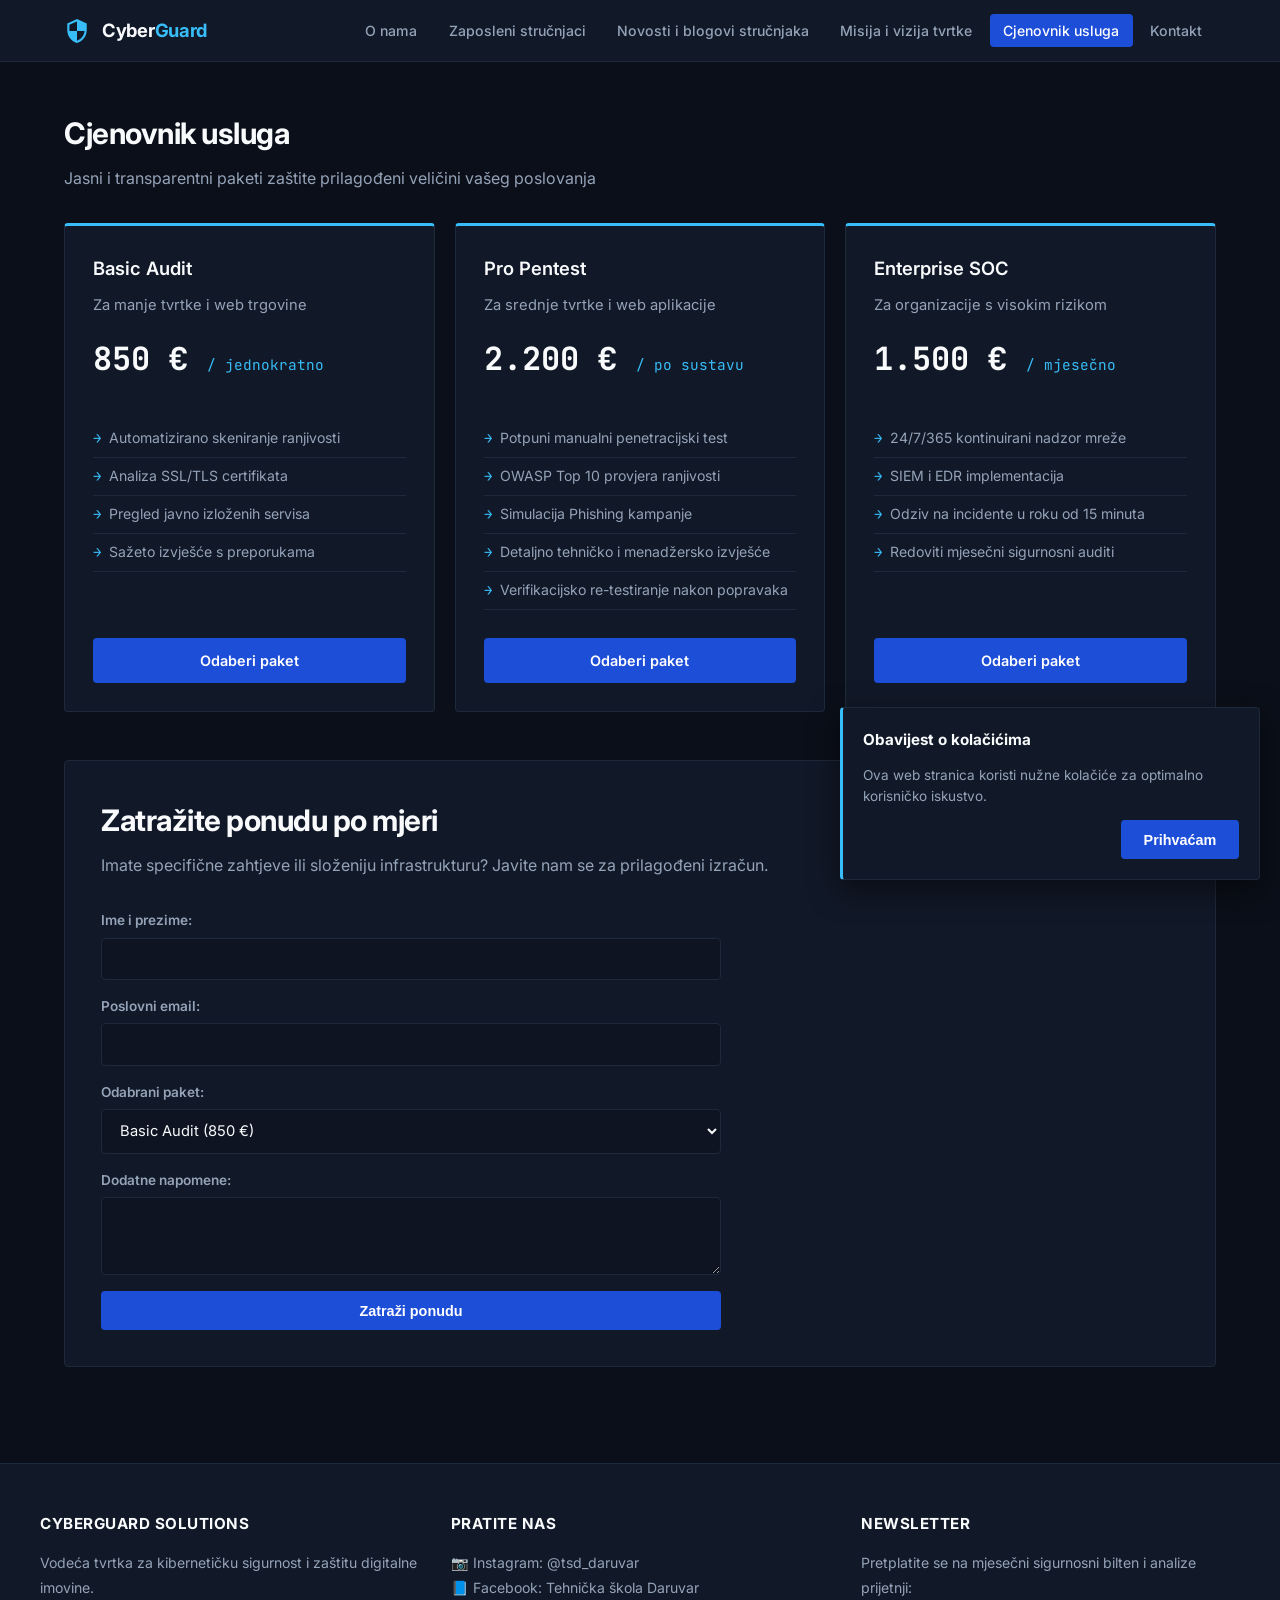
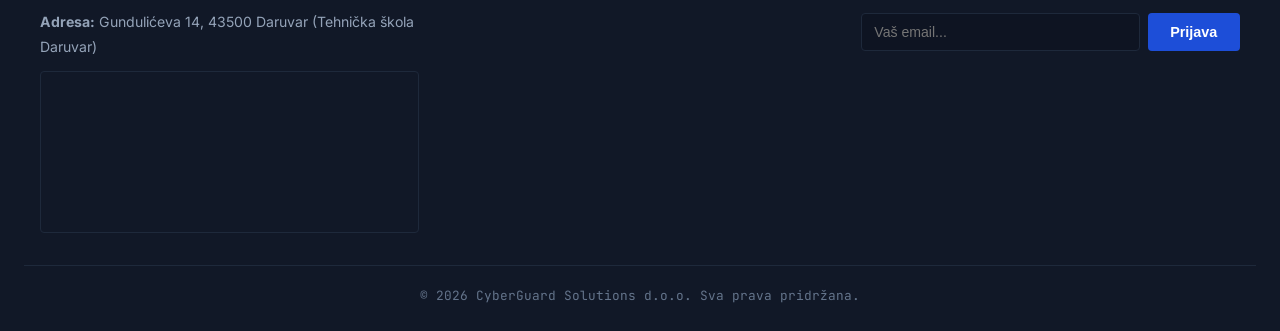
==== commit 5fbe39e0: "nova verzija 29_9" ====
--- a/cjenik.html
+++ b/cjenik.html
@@ -4,7 +4,6 @@
   <meta charset="UTF-8">
   <meta name="viewport" content="width=device-width, initial-scale=1.0">
   <title>Cjenovnik usluga | CyberGuard Solutions</title>
-  <link rel="icon" type="image/svg+xml" href="img/cyberguard-logo.svg">
   <link rel="stylesheet" href="css/style.css">
 </head>
 <body>
@@ -12,7 +11,7 @@
   <header>
     <div class="header-container">
       <a href="index.html" class="logo-link">
-        <img src="img/cyberguard-logo.svg" alt="CyberGuard Logo" class="site-logo">
+        <svg viewBox="0 0 24 24"><path d="M12 1L3 5v6c0 5.55 3.84 10.74 9 12 5.16-1.26 9-6.45 9-12V5l-9-4zm0 10.99h7c-.53 4.12-3.28 7.79-7 8.94V12H5V6.3l7-3.11v8.8z"/></svg>
         <span>Cyber<span class="logo-highlight">Guard</span></span>
       </a>
       <nav>
@@ -139,7 +138,7 @@
       <div class="footer-col">
         <h4>Newsletter</h4>
         <p>Pretplatite se na mjesečni sigurnosni bilten i analize prijetnji:</p>
-        <form class="newsletter-form" action="https://formspree.io/f/mnpqeynq" method="post">
+        <form class="newsletter-form">
           <input type="email" placeholder="Vaš email..." required>
           <button type="submit" class="btn">Prijava</button>
         </form>
--- a/css/style.css
+++ b/css/style.css
@@ -1,31 +1,22 @@
-@import url('https://fonts.googleapis.com/css2?family=IBM+Plex+Mono:wght@400;500;600&family=IBM+Plex+Sans:wght@400;500;600;700&display=swap');
+@import url('https://fonts.googleapis.com/css2?family=Inter:wght@400;500;600;700&family=JetBrains+Mono:wght@400;500;700&display=swap');
 
 :root {
-  /* Meka hladna paleta (umjesto blještave bijele) */
-  --bg-page: #f1f5f9;              /* Ugodna tehnička slate podloga */
-  --bg-surface: #ffffff;           /* Čisti paneli za sadržaj */
-  --bg-surface-subtle: #e2e8f0;    /* Sekundarni elementi i polja */
-  --bg-dark: #0a1322;              /* Duboka tamnoplava za podnožje */
-
-  /* Brend boje usklađene s novim logotipom */
-  --brand-navy: #0b2545;
-  --brand-blue: #0969da;
-  --brand-cyan: #0099cc;
-  --brand-hover: #0550ae;
-
-  /* Tipografija i tekst */
-  --text-main: #0f172a;
-  --text-body: #334155;
+  /* Stroga enterprise paleta: tamni ugljen, duboki škriljevac i precizna signalno plava */
+  --bg-primary: #0b0f19;
+  --bg-surface: #111827;
+  --bg-surface-elevated: #1a2234;
+  --bg-input: #0e1422;
+
+  --accent-primary: #1d4ed8;       /* Duboka industrijska plava */
+  --accent-highlight: #38bdf8;     /* Tehnička plava za detalje i linkove */
+  --accent-border: #1e293b;
+
+  --text-primary: #f8fafc;
+  --text-secondary: #94a3b8;
   --text-muted: #64748b;
-  --text-light: #ffffff;
-  --text-light-muted: #94a3b8;
-
-  /* Obrubi */
-  --border-color: #cbd5e1;
-  --border-subtle: #e2e8f0;
-
-  --font-sans: 'IBM Plex Sans', -apple-system, BlinkMacSystemFont, sans-serif;
-  --font-mono: 'IBM Plex Mono', Consolas, monospace;
+
+  --font-sans: 'Inter', -apple-system, BlinkMacSystemFont, 'Segoe UI', Roboto, sans-serif;
+  --font-mono: 'JetBrains Mono', Consolas, monospace;
 }
 
 * {
@@ -36,8 +27,8 @@
 
 body {
   font-family: var(--font-sans);
-  background-color: var(--bg-page);
-  color: var(--text-main);
+  background-color: var(--bg-primary);
+  color: var(--text-primary);
   line-height: 1.6;
   display: flex;
   flex-direction: column;
@@ -45,156 +36,119 @@
   -webkit-font-smoothing: antialiased;
 }
 
-/* 1. Header i navigacija */
+/* 1. Header i navigacija - čist, čistokrvan enterprise layout */
 header {
   background-color: var(--bg-surface);
-  border-bottom: 2px solid var(--border-color);
+  border-bottom: 1px solid var(--accent-border);
   position: sticky;
   top: 0;
   z-index: 100;
-  box-shadow: 0 2px 8px rgba(15, 23, 42, 0.05);
 }
 
 .header-container {
-  max-width: 1240px;
+  max-width: 1200px;
   margin: 0 auto;
   display: flex;
   justify-content: space-between;
   align-items: center;
-  padding: 0 1.5rem;
-  height: 4.2rem;
+  padding: 1rem 1.5rem;
 }
 
 .logo-link {
   display: flex;
   align-items: center;
-  gap: 0.85rem;
+  gap: 0.75rem;
   text-decoration: none;
-  color: var(--brand-navy);
+  color: var(--text-primary);
   font-weight: 700;
-  font-size: 1.25rem;
+  font-size: 1.15rem;
   letter-spacing: -0.3px;
 }
 
-.site-logo {
-  width: 34px;
-  height: 38px;
-  display: block;
-  object-fit: contain;
-}
-
 .logo-link svg {
-  width: 28px;
-  height: 28px;
-  fill: var(--brand-blue);
+  width: 26px;
+  height: 26px;
+  fill: var(--accent-highlight);
 }
 
 .logo-highlight {
-  color: var(--brand-blue);
+  color: var(--accent-highlight);
 }
 
 nav ul {
   display: flex;
   list-style: none;
-  height: 4.2rem;
   gap: 0.25rem;
+  flex-wrap: wrap;
 }
 
 nav a {
-  display: inline-flex;
-  align-items: center;
-  height: 100%;
   text-decoration: none;
-  color: var(--text-body);
-  font-weight: 600;
-  font-size: 0.9rem;
-  padding: 0 1rem;
-  border-bottom: 3px solid transparent;
-  transition: all 0.2s ease;
+  color: var(--text-secondary);
+  font-weight: 500;
+  font-size: 0.88rem;
+  padding: 0.5rem 0.85rem;
+  border-radius: 4px;
+  transition: color 0.15s ease, background-color 0.15s ease;
 }
 
 nav a:hover {
-  color: var(--brand-blue);
-  background-color: rgba(9, 105, 218, 0.05);
+  color: var(--text-primary);
+  background-color: var(--accent-border);
 }
 
 nav a.active {
-  color: var(--brand-blue);
-  border-bottom-color: var(--brand-blue);
-  background-color: rgba(9, 105, 218, 0.06);
+  color: #ffffff;
+  background-color: var(--accent-primary);
 }
 
 /* 2. Glavni raspored */
 main {
   flex: 1;
-  max-width: 1240px;
+  max-width: 1200px;
   width: 100%;
   margin: 0 auto;
   padding: 3rem 1.5rem;
 }
 
 .section-title {
-  font-size: 2.1rem;
+  font-size: 1.85rem;
   font-weight: 700;
-  color: var(--brand-navy);
+  color: var(--text-primary);
+  margin-bottom: 0.5rem;
   letter-spacing: -0.5px;
-  display: flex;
-  align-items: center;
-  gap: 0.75rem;
-}
-
-.section-title::before {
-  content: "";
-  display: inline-block;
-  width: 6px;
-  height: 1.8rem;
-  background-color: var(--brand-blue);
 }
 
 .section-subtitle {
-  color: var(--text-muted);
+  color: var(--text-secondary);
+  margin-bottom: 2rem;
+  font-size: 1rem;
+}
+
+/* 3. Hero sekcija - fokusirana i ozbiljna, bez šarenih balona */
+.hero {
+  background-color: var(--bg-surface);
+  border: 1px solid var(--accent-border);
+  border-left: 4px solid var(--accent-highlight);
+  border-radius: 4px;
+  padding: 3.5rem 2.5rem;
+  margin-bottom: 3.5rem;
+}
+
+.hero h1 {
+  font-size: 2.3rem;
+  font-weight: 700;
+  line-height: 1.25;
+  margin-bottom: 1rem;
+  color: var(--text-primary);
+  letter-spacing: -0.6px;
+}
+
+.hero p {
   font-size: 1.05rem;
-  margin-top: 0.35rem;
-  margin-bottom: 2.5rem;
-}
-
-/* 3. Hero sekcija - dinamična s mekom plavkastom pozadinom */
-.hero {
-  background: linear-gradient(135deg, #0b2545 0%, #103460 100%);
-  color: #ffffff;
-  padding: 4rem 3rem;
-  margin-bottom: 3.5rem;
-  border-left: 6px solid var(--brand-cyan);
-  box-shadow: 0 10px 25px rgba(11, 37, 69, 0.15);
-  position: relative;
-}
-
-.hero::before {
-  content: "CYBER SECURITY DIVISION";
-  display: block;
-  font-family: var(--font-mono);
-  font-size: 0.8rem;
-  letter-spacing: 2px;
-  color: var(--brand-cyan);
-  margin-bottom: 1rem;
-  font-weight: 600;
-}
-
-.hero h1 {
-  font-size: 2.7rem;
-  font-weight: 700;
-  line-height: 1.2;
-  margin-bottom: 1.25rem;
-  letter-spacing: -0.8px;
-  color: #ffffff;
-}
-
-.hero p {
-  font-size: 1.15rem;
-  line-height: 1.6;
-  color: #cbd5e1;
-  max-width: 780px;
-  margin-bottom: 2rem;
+  color: var(--text-secondary);
+  max-width: 750px;
+  margin-bottom: 1.75rem;
 }
 
 /* 4. Gumbi */
@@ -202,182 +156,160 @@
   display: inline-flex;
   align-items: center;
   justify-content: center;
-  gap: 0.6rem;
-  background-color: var(--brand-blue);
+  background-color: var(--accent-primary);
   color: #ffffff;
-  padding: 0.85rem 1.6rem;
-  font-family: var(--font-sans);
+  padding: 0.65rem 1.35rem;
   font-weight: 600;
-  font-size: 0.92rem;
-  border: none;
+  font-size: 0.9rem;
+  border-radius: 4px;
   text-decoration: none;
+  border: 1px solid transparent;
   cursor: pointer;
-  box-shadow: 0 4px 12px rgba(9, 105, 218, 0.25);
-  transition: all 0.2s ease;
-}
-
-.btn::after {
-  content: "→";
-  font-family: var(--font-mono);
-  font-weight: bold;
+  transition: background-color 0.15s ease, border-color 0.15s ease;
 }
 
 .btn:hover {
-  background-color: var(--brand-hover);
-  box-shadow: 0 6px 16px rgba(9, 105, 218, 0.35);
-  transform: translateY(-1px);
-}
-
-/* 5. Kartice - čisti bijeli paneli na slate pozadini s plavim vrhom */
+  background-color: #1e40af;
+  border-color: var(--accent-highlight);
+}
+
+/* 5. Kartice - ravni rubovi i precizni obrubi */
 .grid-container {
   display: grid;
   grid-template-columns: repeat(auto-fit, minmax(320px, 1fr));
-  gap: 1.5rem;
-  margin-bottom: 3.5rem;
+  gap: 1.25rem;
+  margin-bottom: 3rem;
 }
 
 .card {
   background-color: var(--bg-surface);
-  border: 1px solid var(--border-color);
-  border-top: 3px solid var(--brand-blue);
-  padding: 2.25rem 2rem;
-  box-shadow: 0 2px 6px rgba(15, 23, 42, 0.04);
-  transition: transform 0.2s ease, box-shadow 0.2s ease, border-top-color 0.2s ease;
-  display: flex;
-  flex-direction: column;
+  border: 1px solid var(--accent-border);
+  border-radius: 4px;
+  padding: 1.75rem;
+  transition: border-color 0.2s ease, background-color 0.2s ease;
 }
 
 .card:hover {
-  transform: translateY(-3px);
-  border-top-color: var(--brand-cyan);
-  box-shadow: 0 10px 20px rgba(15, 23, 42, 0.08);
+  border-color: var(--text-muted);
+  background-color: var(--bg-surface-elevated);
 }
 
 .card h3 {
-  font-size: 1.25rem;
-  font-weight: 700;
-  color: var(--brand-navy);
-  margin-bottom: 0.75rem;
+  color: var(--text-primary);
+  margin-bottom: 0.65rem;
+  font-size: 1.15rem;
+  font-weight: 600;
 }
 
 .card p {
-  color: var(--text-body);
-  font-size: 0.95rem;
-  line-height: 1.65;
+  color: var(--text-secondary);
+  font-size: 0.92rem;
+  line-height: 1.55;
 }
 
 .card small {
   font-family: var(--font-mono);
-  font-size: 0.78rem;
-  color: var(--brand-blue) !important;
-  font-weight: 600;
+  font-size: 0.8rem;
+  color: var(--accent-highlight) !important;
 }
 
 /* 6. Forme */
 .form-section {
   background-color: var(--bg-surface);
-  border: 1px solid var(--border-color);
-  border-left: 4px solid var(--brand-navy);
-  padding: 2.75rem 2.25rem;
-  margin-bottom: 3.5rem;
-  box-shadow: 0 4px 14px rgba(15, 23, 42, 0.04);
+  border: 1px solid var(--accent-border);
+  border-radius: 4px;
+  padding: 2.25rem;
+  margin-bottom: 3rem;
 }
 
 .contact-form {
   display: grid;
-  gap: 1.25rem;
-  max-width: 650px;
+  gap: 1rem;
+  max-width: 620px;
 }
 
 .form-group {
   display: flex;
   flex-direction: column;
-  gap: 0.45rem;
+  gap: 0.35rem;
 }
 
 .form-group label {
   font-size: 0.85rem;
   font-weight: 600;
-  color: var(--brand-navy);
-  text-transform: uppercase;
-  letter-spacing: 0.5px;
-  font-family: var(--font-mono);
+  color: var(--text-secondary);
 }
 
 .form-group input,
 .form-group textarea,
 .form-group select {
-  background-color: #f8fafc;
-  border: 1px solid var(--border-color);
-  border-bottom: 2px solid var(--brand-navy);
-  padding: 0.85rem 1rem;
-  color: var(--text-main);
-  font-family: var(--font-sans);
-  font-size: 0.95rem;
-  transition: all 0.2s ease;
+  background-color: var(--bg-input);
+  border: 1px solid var(--accent-border);
+  border-radius: 4px;
+  padding: 0.7rem 0.9rem;
+  color: var(--text-primary);
+  font-family: inherit;
+  font-size: 0.92rem;
+  transition: border-color 0.15s ease;
 }
 
 .form-group input:focus,
 .form-group textarea:focus,
 .form-group select:focus {
   outline: none;
-  background-color: #ffffff;
-  border-color: var(--brand-blue);
-  border-bottom-color: var(--brand-blue);
-  box-shadow: 0 0 0 3px rgba(9, 105, 218, 0.12);
+  border-color: var(--accent-highlight);
 }
 
 /* 7. Cjenik kartice */
 .price-card {
-  border-top: 4px solid var(--brand-navy);
-}
-
-.price-card:hover {
-  border-top-color: var(--brand-blue);
+  border-top: 3px solid var(--accent-highlight);
+  display: flex;
+  flex-direction: column;
 }
 
 .price-tag {
-  font-size: 2.3rem;
+  font-size: 2rem;
   font-weight: 700;
-  color: var(--brand-navy);
-  margin: 1.25rem 0;
+  color: var(--text-primary);
+  margin: 1rem 0;
   font-family: var(--font-mono);
 }
 
 .price-card ul {
   list-style: none;
-  margin: 1.5rem 0 2rem;
+  margin: 1.25rem 0 1.75rem;
+  text-align: left;
   flex: 1;
 }
 
 .price-card li {
-  padding: 0.6rem 0;
-  border-bottom: 1px solid var(--border-subtle);
-  color: var(--text-body);
-  font-size: 0.9rem;
+  padding: 0.45rem 0;
+  border-bottom: 1px solid var(--accent-border);
+  color: var(--text-secondary);
+  font-size: 0.88rem;
   display: flex;
   align-items: center;
-  gap: 0.6rem;
+  gap: 0.5rem;
 }
 
 .price-card li::before {
-  content: "✔";
-  color: var(--brand-blue);
-  font-size: 0.85rem;
+  content: "→";
+  color: var(--accent-highlight);
+  font-family: var(--font-mono);
 }
 
 /* 8. Karta */
 .map-container,
 .footer-map-container {
-  border: 1px solid var(--border-color);
+  border: 1px solid var(--accent-border);
+  border-radius: 4px;
   overflow: hidden;
   margin-top: 0.75rem;
-  box-shadow: 0 2px 8px rgba(0, 0, 0, 0.06);
 }
 
 .map-container iframe {
   width: 100% !important;
-  height: 380px !important;
+  height: 360px !important;
   display: block;
 }
 
@@ -387,148 +319,123 @@
   display: block;
 }
 
-/* 9. Podnožje - tamnoplavo, autoritativno */
+/* 9. Podnožje */
 footer {
-  background-color: var(--bg-dark);
-  color: var(--text-light);
-  padding: 4rem 1.5rem 2rem;
+  background-color: var(--bg-surface);
+  border-top: 1px solid var(--accent-border);
+  padding: 3rem 1.5rem 1.5rem;
   margin-top: auto;
-  border-top: 3px solid var(--brand-blue);
 }
 
 .footer-container {
-  max-width: 1240px;
+  max-width: 1200px;
   margin: 0 auto;
   display: grid;
   grid-template-columns: repeat(auto-fit, minmax(260px, 1fr));
-  gap: 3rem;
-  margin-bottom: 3rem;
+  gap: 2rem;
+  margin-bottom: 2rem;
 }
 
 .footer-col h4 {
-  color: #ffffff;
-  font-size: 0.9rem;
+  color: var(--text-primary);
+  margin-bottom: 0.85rem;
+  font-size: 0.95rem;
   font-weight: 700;
   text-transform: uppercase;
-  letter-spacing: 1px;
-  font-family: var(--font-mono);
-  margin-bottom: 1.25rem;
+  letter-spacing: 0.5px;
 }
 
 .footer-col p,
 .footer-col a {
-  color: var(--text-light-muted);
-  font-size: 0.9rem;
+  color: var(--text-secondary);
+  font-size: 0.88rem;
   text-decoration: none;
   line-height: 1.8;
-  transition: color 0.15s ease;
 }
 
 .footer-col a:hover {
-  color: var(--brand-cyan);
+  color: var(--accent-highlight);
   text-decoration: underline;
 }
 
 .newsletter-form {
   display: flex;
-  gap: 0;
-  margin-top: 1rem;
+  gap: 0.5rem;
+  margin-top: 0.75rem;
 }
 
 .newsletter-form input {
-  background-color: #162438;
-  border: 1px solid #2a3c58;
-  padding: 0.75rem 1rem;
-  color: #ffffff;
+  background-color: var(--bg-input);
+  border: 1px solid var(--accent-border);
+  border-radius: 4px;
+  padding: 0.6rem 0.75rem;
+  color: var(--text-primary);
   flex: 1;
-  font-size: 0.9rem;
+  font-size: 0.88rem;
 }
 
 .newsletter-form input:focus {
   outline: none;
-  border-color: var(--brand-cyan);
-}
-
-.newsletter-form .btn {
-  padding: 0.75rem 1.25rem;
-  box-shadow: none;
+  border-color: var(--accent-highlight);
 }
 
 .footer-bottom {
-  border-top: 1px solid rgba(255, 255, 255, 0.1);
-  padding-top: 1.5rem;
-  text-align: left;
-  max-width: 1240px;
-  margin: 0 auto;
+  border-top: 1px solid var(--accent-border);
+  padding-top: 1.25rem;
+  text-align: center;
   font-size: 0.8rem;
-  color: var(--text-light-muted);
+  color: var(--text-muted);
   font-family: var(--font-mono);
 }
 
-/* 10. Obavijest o kolačićima */
+/* 10. Kolačići */
 .cookie-banner {
   position: fixed;
-  bottom: 0;
-  left: 0;
-  right: 0;
-  max-width: 100%;
-  background-color: var(--bg-dark);
-  color: #ffffff;
-  border-top: 3px solid var(--brand-cyan);
-  padding: 1.25rem 2rem;
+  bottom: 1.25rem;
+  right: 1.25rem;
+  max-width: 420px;
+  background-color: var(--bg-surface);
+  border: 1px solid var(--accent-border);
+  border-left: 3px solid var(--accent-highlight);
+  padding: 1.25rem;
+  border-radius: 4px;
+  box-shadow: 0 10px 30px rgba(0, 0, 0, 0.5);
   z-index: 1000;
   display: flex;
-  justify-content: space-between;
-  align-items: center;
-  gap: 1.5rem;
-  box-shadow: 0 -6px 20px rgba(0, 0, 0, 0.25);
+  flex-direction: column;
+  gap: 0.75rem;
 }
 
 .cookie-banner h4 {
-  font-size: 1rem;
-  font-weight: 700;
-  color: #ffffff;
+  font-size: 0.95rem;
+  color: var(--text-primary);
 }
 
 .cookie-banner p {
-  font-size: 0.9rem;
-  color: var(--text-light-muted);
+  font-size: 0.85rem;
+  color: var(--text-secondary);
 }
 
 .cookie-actions {
   display: flex;
-  gap: 0.5rem;
+  justify-content: flex-end;
 }
 
 .hidden {
   display: none !important;
 }
 
-/* 11. Responzivnost */
+/* Responzivnost */
 @media (max-width: 768px) {
   .header-container {
     flex-direction: column;
-    height: auto;
-    padding: 1rem;
     align-items: flex-start;
-  }
-  nav ul {
-    height: auto;
-    flex-wrap: wrap;
-    margin-top: 0.75rem;
-  }
-  nav a {
-    padding: 0.5rem 0.75rem;
-    height: auto;
+    gap: 1rem;
   }
   .hero {
-    padding: 2.5rem 1.5rem;
+    padding: 2rem 1.25rem;
   }
   .hero h1 {
-    font-size: 2rem;
+    font-size: 1.75rem;
   }
-  .cookie-banner {
-    flex-direction: column;
-    align-items: flex-start;
-  }
-}
+}
